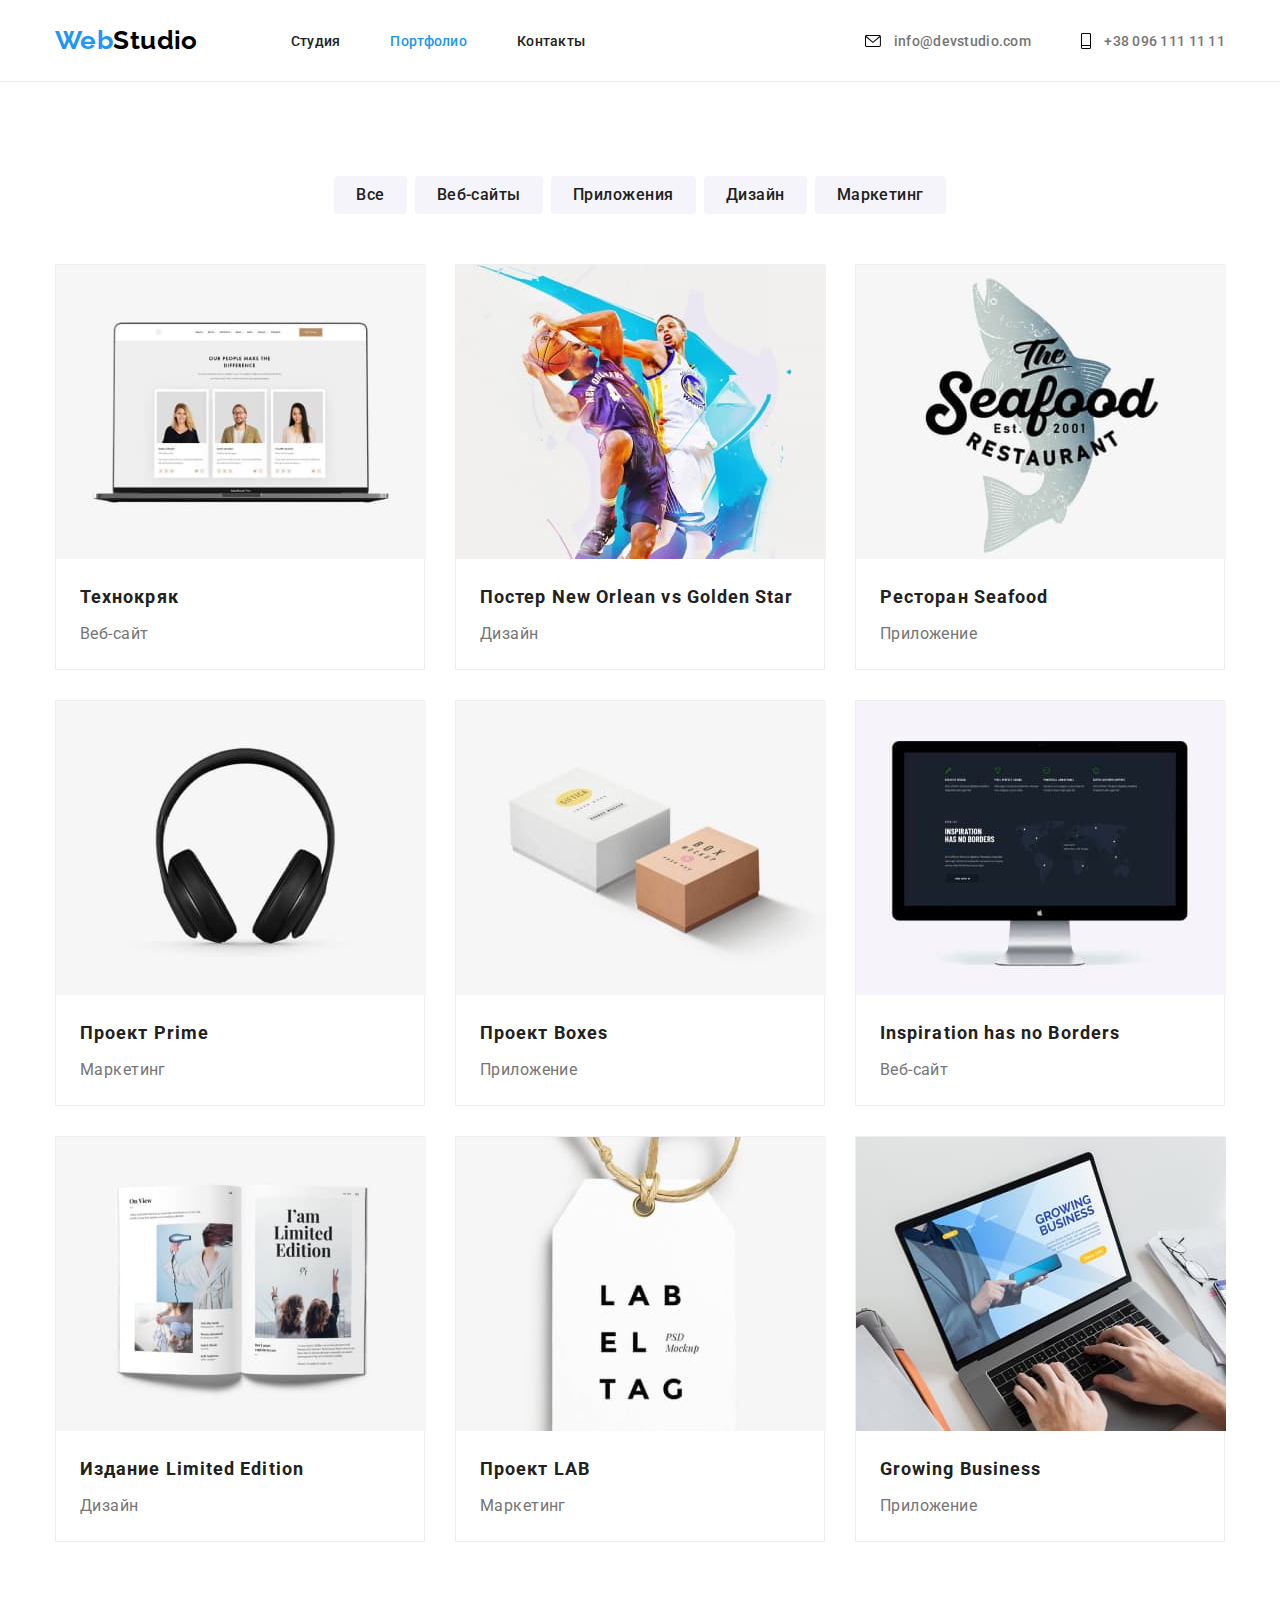
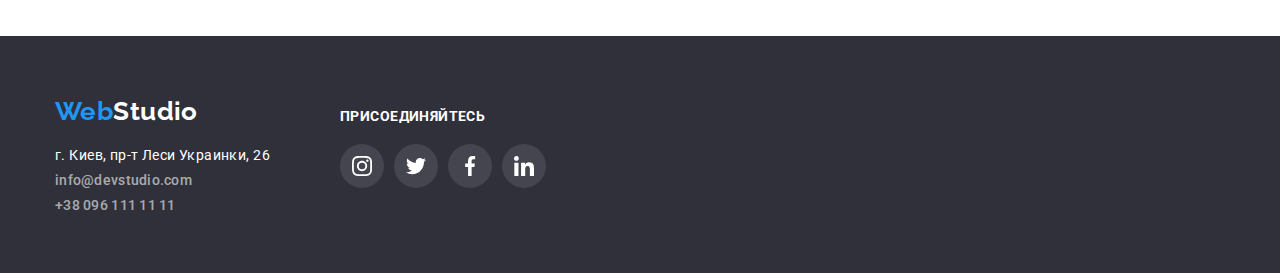
==== pages/portfolio.html @ 269af82e "first commit" ====
<!DOCTYPE html>
<html lang="ru">
<head>
    <meta charset="UTF-8">
    <meta http-equiv="X-UA-Compatible" content="IE=edge">
    <meta name="viewport" content="width=device-width, initial-scale=1.0">
    <title>Портфолио</title>
    <link rel="stylesheet" href="https://cdnjs.cloudflare.com/ajax/libs/modern-normalize/1.0.0/modern-normalize.min.css" type="text/css">
    <link rel="shortcut icon" href="../images/favicon.ico" type="image/x-icon">
    <link rel="preconnect" href="https://fonts.gstatic.com">
    <link href="https://fonts.googleapis.com/css2?family=Raleway:wght@700&family=Roboto:wght@400;500;700;900&display=swap"
        rel="stylesheet">
    <link rel="stylesheet" href="../css/style.css">
</head>
<body>
    <!-- Section - Header -->
    <header class="page-header">
    
        <div class="container">
            <!-- Main navigation menu -->
            <nav>
                <a href="../index.html" class="logo link">
                    <span class="logo-web">Web</span><span class="logo-studio-header">Studio</span>
                </a>
    
                <ul class="site-nav list">
                    <li><a href="../index.html" class="link">Студия</a></li>
                    <li><a href="#" class="link current">Портфолио</a></li>
                    <li><a href="./contacts.html" class="link">Контакты</a></li>
                </ul>
            </nav>
    
            <ul class="auth-nav list">
                <li>
                    <a href="mailto:info@devstudio.com" class="link">
                        <svg class="vert-align" width="16" height="12">
                            <use href="../images/symbols.svg#icon-envelope"></use>
                        </svg>
                        <span class="vert-align">info@devstudio.com</span>
                    </a>
                </li>

                <li>
                    <a href="tel:+380961111111" class="link link-flex">
                        <svg class="vert-align" width="10" height="16">
                            <use href="../images/symbols.svg#icon-smartphone"></use>
                        </svg>
                        <span class="vert-align">+38 096 111 11 11</span>
                    </a>
                </li>
            </ul>
        </div>
    </header>

    <main>
        <!-- Section Portfolio - h2 will be hidden by css -->
        <h1 class="visually-hidden">Наши работы</h1>

        <section class="section">
            <div class="container">            
                <h2 class="portfolio-title visually-hidden">Портфолио</h2>
                <ul class="portfolio-filter list">
                    <li><button type="button" class="button">Все</button></li>
                    <li><button type="button" class="button">Веб-сайты</button></li>
                    <li><button type="button" class="button">Приложения</button></li>
                    <li><button type="button" class="button">Дизайн</button></li>
                    <li><button type="button" class="button">Маркетинг</button></li>
                </ul>

                <ul class="portfolio-list list">
                    <li class="flex-item">
                        <img src="../images/portfolio-1-technokrjak.jpg" alt="Заставка веб сайта Технокряк" width="370" height="294">
                        <div class="content">
                            <h3 class="title">Технокряк</h3>
                            <p class="list-text">Веб-сайт</p>
                        </div>                        
                    </li>

                    <li class="flex-item">
                        <img src="../images/portfolio-2-poster-no-vs-gs.jpg" alt="Дизайн постера" width="370" height="294">
                        <div class="content">
                            <h3 class="title">Постер New Orlean vs Golden Star</h3>
                            <p class="list-text">Дизайн</p>
                        </div>
                    </li>

                    <li class="flex-item">
                        <img src="../images/portfolio-3-restourant-seafood.jpg" alt="Приложение ресторана сиафуд" width="370" height="294">
                        <div class="content">
                            <h3 class="title">Ресторан Seafood</h3>
                            <p class="list-text">Приложение</p>
                        </div>
                    </li>

                    <li class="flex-item">
                        <img src="../images/portfolio-4-project-prime.jpg" alt="Проект Прайм" width="370" height="294">
                        <div class="content">
                            <h3 class="title">Проект Prime</h3>
                            <p class="list-text">Маркетинг</p>
                        </div>
                    </li>

                    <li class="flex-item">
                        <img src="../images/portfolio-5-project-boxes.jpg" alt="Приложение проекта боксез" width="370" height="294">
                        <div class="content">
                            <h3 class="title">Проект Boxes</h3>
                            <p class="list-text">Приложение</p>
                        </div>
                    </li>

                    <li class="flex-item">
                        <img src="../images/portfolio-6-inspirat-hasno-borders.jpg" alt="Заставка сайта у вдохновения нет границ" width="370" height="294">
                        <div class="content">
                            <h3 class="title">Inspiration has no Borders</h3>
                            <p class="list-text">Веб-сайт</p>
                        </div>
                    </li>

                    <li class="flex-item">
                        <img src="../images/portfolio-7-limited-edition.jpg" alt="Дизайн издания ограниченная коллекция" width="370" height="294">
                        <div class="content">
                            <h3 class="title">Издание Limited Edition</h3>
                            <p class="list-text">Дизайн</p>
                        </div>
                    </li>

                    <li class="flex-item">
                        <img src="../images/portfolio-8-project-lab.jpg" alt="Проект ЛАБ" width="370" height="294">
                        <div class="content">
                            <h3 class="title">Проект LAB</h3>
                            <p class="list-text">Маркетинг</p>
                        </div>
                    </li>
                    
                    <li class="flex-item">
                        <img src="../images/portfolio-9-growing-business.jpg" alt="Проект Растущий бизнес" width="370" height="294">
                        <div class="content">
                            <h3 class="title">Growing Business</h3>
                            <p class="list-text">Приложение</p>
                        </div>
                    </li>
                </ul>
            </div>
        </section>
    </main>

    <footer>
        <div class="container">
            <div class="logo-address-block">
                <a href="../index.html" class="logo link">
                    <span class="logo-web">Web</span><span class="logo-studio-footer">Studio</span>
                </a>
    
                <address>
                    <p class="address-text">г. Киев, пр-т Леси Украинки, 26</p>
                    <ul class="auth-nav list">
                        <li><a href="mailto:info@devstudio.com" class="link">info@devstudio.com</a></li>
                        <li><a href="tel:+380961111111" class="link">+38 096 111 11 11</a></li>
                    </ul>
                </address>
            </div>
    
            <div class="join-block">
                <h2 class="section-title">Присоединяйтесь</h2>
                <ul class="social-links list">
                    <li>
                        <svg width="20" height="20">
                            <use href="../images/symbols.svg#icon-instagram"></use>
                        </svg>
                    </li>
    
                    <li>
                        <svg width="20" height="20">
                            <use href="../images/symbols.svg#icon-twitter"></use>
                        </svg>
                    </li>
    
                    <li>
                        <svg width="20" height="20">
                            <use href="../images/symbols.svg#icon-facebook"></use>
                        </svg>
                    </li>
    
                    <li>
                        <svg width="20" height="20">
                            <use href="../images/symbols.svg#icon-linkedin"></use>
                        </svg>
                    </li>
                </ul>
            </div>
        </div>
    </footer>
</body>
</html>
---- css/style.css ----
/* цвет основного текста #212121 */

/* цвет вторичного текста #757575 */

/* белый цвет текста #ffffff */

/* цвет ссылки в адресе rgba(255, 255, 255, 0.6) */

/* акцент #2196F3 */

/* вторичный цвет фона #F5F4FA */

/* цвет фона герой и футер #2F303A */

/* Raleway 700 normal, Roboto 500 normal, Roboto 900 normal, Roboto 700 normal, Roboto 400 normal */

:root {
  --primary-text-color: #757575;
  --accent-color: #2196f3;
  --title-text-color: #212121;
  --primary-bacgr-color: #2f303a;
  --second-backgr-color: #f5f4fa;
  --hero-bg-color: #c4c4c4;
  --svg-color: #afb1b8;
}

html {
  box-sizing: border-box;
}

*,
*::after,
*::before {
  box-sizing: inherit;
}

body {
  color: var(--primary-text-color);
  background-color: #fff;
  margin: 0;

  font-family: 'Roboto', sans-serif;
  font-weight: 400;
  font-style: normal;
  font-size: 14px;
  letter-spacing: 0.03em;
}

.list {
  list-style: none;
  padding: 0;
  margin: 0;
}

.button {
  border: 1px solid transparent;
}

.container {
  width: 1200px;
  padding-left: 15px;
  padding-right: 15px;
  padding-top: 0;
  padding-bottom: 0;
  margin: 0 auto;
}

.section {
  padding: 94px 0;
}

.section-title {
  padding: 0;
  margin: 0;
}

.title {
  color: var(--title-text-color);
  margin: 0 0 10px 0;
  padding: 0;
}

.visually-hidden {
  position: absolute;
  clip: rect(0 0 0 0);
  width: 1px;
  height: 1px;
  margin: -1px;
}

img {
  display: block;
}

/* ========== header ========== */

.page-header {
  border-bottom: 1px solid #ececec;
}

.page-header .container {
  display: flex;
}

nav {
  display: flex;
  align-items: center;
}

/* logo */

.logo {
  font-family: 'Raleway';
  font-weight: 700;
  font-size: 26px;
  line-height: 1.19;
}

.logo:hover,
.logo:focus {
  text-shadow: 0px 4px 4px rgba(0, 0, 0, 0.25);
}

.logo-web {
  color: var(--accent-color);
}

.logo-studio-header {
  color: #000000;
}

.logo-studio-footer {
  color: #ffffff;
}

.page-header .logo,
.site-nav,
.page-header .auth-nav {
  vertical-align: middle;
}

/* ========== site auth navigation ========== */

.auth-nav,
.site-nav {
  font-weight: 500;
  line-height: 1.143;
  letter-spacing: 0.02em;
}

.auth-nav li:not(:last-child),
.site-nav li:not(:last-child) {
  margin-right: 50px;
}

.site-nav {
  margin-left: 93px;
  display: flex;
}

.page-header .auth-nav {
  margin-left: auto;
  display: flex;
}

.link {
  text-decoration: none;
}

.auth-nav .link {
  color: var(--primary-text-color);
}

.site-nav .link {
  color: #212121;
}

.page-header .auth-nav .link,
.site-nav .link {
  display: block;
  padding-top: 32px;
  padding-bottom: 32px;
}

.auth-nav .link:hover,
.auth-nav .link:focus,
.site-nav .link:hover,
.site-nav .link:focus,
.site-nav .link.current {
  color: var(--accent-color);
  fill: var(--accent-color);
}

.link-flex {
  display: flex;
  align-items: center;
}

.vert-align {
  vertical-align: middle;
}

span.vert-align {
  padding-left: 10px;
}

/* ========== hero section ========== */

.hero {
  max-width: 1600px;
  height: 600px;
  margin-left: auto;
  margin-right: auto;
  padding-bottom: 200px;
  padding-top: 200px;
  text-align: center;
  background-image: linear-gradient(
      to right,
      rgba(47, 48, 58, 0.4),
      rgba(47, 48, 58, 0.4)
    ),
    url('../images/background-hero.jpg');
  background-repeat: no-repeat;
  background-size: cover;
  background-position: center;
  background-color: var(--hero-bg-color);
}

.hero-title {
  font-weight: 900;
  font-size: 44px;
  line-height: 1.364;
  text-align: center;
  letter-spacing: 0.06em;
  text-transform: uppercase;
  color: #fff;

  margin-top: 0;
  margin-bottom: 30px;
}

.hero .button {
  display: inline-block;
  padding: 10px 32px;
  margin-top: 0;
  margin-bottom: 0px;
  min-width: 200px;

  font-weight: 700;
  font-size: 16px;
  line-height: 1.875;
  text-align: center;
  letter-spacing: 0.06em;

  color: #fff;
  background-color: var(--accent-color);
  border: 0;
  border-radius: 4px;
}

.hero .button:hover {
  color: var(--accent-color);
  background-color: #fff;
}

/* ========== section feature ========== */

.section-title {
  font-weight: 700;
  font-size: 36px;
  line-height: 1.167;
  text-align: center;
  color: var(--title-text-color);
  margin-bottom: 50px;
}

/* features */

.section.feature {
  padding-bottom: 0px;
}

.feature-list {
  display: flex;
  flex-wrap: wrap;
}

.feature-list-item {
  width: calc((100% - 90px) / 4);
}

.feature-list-item::before {
  display: block;
  content: '';
  height: 120px;
  background-size: 70px;
  background-repeat: no-repeat;
  background-position: center;
  background-color: var(--second-backgr-color);
}

.antenna::before {
  background-image: url(../images/antenna-1.png);
}

.clock::before {
  background-image: url(../images/clock-2.png);
}

.diagram::before {
  background-image: url(../images/diagram-3.png);
}

.astronaut::before {
  background-image: url(../images/astronaut-4.png);
}

.feature-list-item + .feature-list-item {
  margin-left: 30px;
}

.feature-list .title {
  font-size: 14px;
  font-weight: 700;
  line-height: 1.143;
  text-transform: uppercase;
  margin-bottom: 10px;
  padding-top: 30px;
}

.feature-list .list-text {
  line-height: 1.714;
  padding: 0;
  margin: 0;
}

/* ========== what-we-doing section ========== */

.what-we-doing .list {
  display: flex;
}

.what-we-doing-item + .what-we-doing-item {
  margin-left: 30px;
}

.what-we-doing-item {
  width: calc((100% - 60px) / 3);
}

/* ========== our team ========== */

.our-team-list {
  display: flex;
}

.our-team-list .title {
  font-weight: 500;
  font-size: 16px;
  line-height: 1.188;
  text-align: center;
}

.accent-bg-color {
  background-color: var(--second-backgr-color);
}

.our-team-list .list-text {
  font-size: 16px;
  line-height: 1.188;
  text-align: center;
  margin: 0;
}

.our-team-list .content {
  padding-top: 30px;
  padding-bottom: 0px;
  margin-bottom: 16px;
}

.our-team-list > li {
  width: calc((100% - 90px) / 4);
  background-color: #fff;
  box-shadow: 0px 1px 3px rgba(0, 0, 0, 0.12), 0px 1px 1px rgba(0, 0, 0, 0.14),
    0px 2px 1px rgba(0, 0, 0, 0.2);
  border-radius: 0px 0px 4px 4px;
  padding-bottom: 30px;
}

.our-team-list > li + li {
  margin-left: 30px;
}

.social-links {
  width: 206px;
  display: flex;
  justify-content: space-between;
  margin-left: auto;
  margin-right: auto;
}

.social-links li {
  display: flex;
  justify-content: center;
  align-items: center;
  width: 44px;
  height: 44px;
  fill: var(--svg-color);
  border-radius: 50%;
}

.social-links li:hover {
  background-color: var(--accent-color);
  fill: #ffffff;
}

/* ========== portfolio section ========== */

.portfolio-filter {
  display: flex;
  justify-content: center;
  margin-bottom: 50px;
}

.portfolio-list {
  display: flex;
  flex-wrap: wrap;
}

.flex-item {
  width: calc((100% - 60px) / 3);
  margin-right: 30px;
  margin-bottom: 30px;
  border: 1px solid #eeeeee;
}

.flex-item:hover {
  box-shadow: 0px 1px 1px rgba(0, 0, 0, 0.12), 0px 4px 4px rgba(0, 0, 0, 0.06),
    1px 4px 6px rgba(0, 0, 0, 0.16);
}

.flex-item:nth-child(3n) {
  margin-right: 0;
}

.flex-item:nth-last-child(-n + 3) {
  margin-bottom: 0;
}

.flex-item .content {
  padding: 20px 24px 20px 24px;
}

.portfolio-list .title {
  font-weight: 700;
  font-size: 18px;
  line-height: 2;
  letter-spacing: 0.06em;
  margin-bottom: 4px;
}

.portfolio-list .list-text {
  font-size: 16px;
  line-height: 1.875;
  margin: 0;
}

/* ========== portfolio-filter Buttons ========== */

.portfolio-filter > li + li {
  margin-left: 8px;
}

.portfolio-filter .button {
  padding-left: 22px;
  padding-right: 22px;
  padding-top: 6px;
  padding-bottom: 6px;
  font-weight: 500;
  font-size: 16px;
  line-height: 1.625;
  text-align: center;
  letter-spacing: 0.03em;
  color: var(--title-text-color);
  background-color: var(--second-backgr-color);
  border-radius: 4px;
  border: 0;
  cursor: pointer;
}

.portfolio-filter .button:hover,
.portfolio-filter .button:focus {
  color: #fff;
  background-color: var(--accent-color);
  box-shadow: 0px 3px 1px rgba(0, 0, 0, 0.1), 0px 1px 2px rgba(0, 0, 0, 0.08),
    0px 2px 2px rgba(0, 0, 0, 0.12);
}

/* ========= Regular Customers ========= */

.regular-customers-list {
  display: flex;
}

.customer-item {
  display: flex;
  align-items: center;
  justify-content: center;
  width: 170px;
  height: 92px;
  border-width: 1px;
  border-color: var(--svg-color);
  border-style: solid;
  border-radius: 4px;
  fill: var(--svg-color);
}

.customer-item:hover {
  border-color: var(--accent-color);
  fill: var(--accent-color);
}

.customer-item + .customer-item {
  margin-left: 30px;
}

/* ========== footer ========== */

footer {
  background-color: var(--primary-bacgr-color);
  padding-top: 60px;
  padding-bottom: 60px;
}

/* у данного тега пришлось указать font-style: normal т.к. по умолчанию 
почему то браузер устанавливает italic  */
address {
  font-style: normal;
}

footer .auth-nav .link {
  color: rgba(255, 255, 255, 0.6);
}

.address-text {
  color: #ffffff;
  padding: 0;
  margin: 0 0 9px 0;
}

footer .logo {
  display: inline-block;
  margin: 0 0 20px 0;
  padding: 0;
}

address li:first-child {
  margin: 0 0 9px 0;
}

footer > .container {
  display: flex;
}

.join-block {
  margin-left: 70px;
  padding-top: 12px;
}

.join-block li {
  background-color: rgba(255, 255, 255, 0.1);
  fill: #ffffff;
}

.join-block li:hover {
  background-color: var(--accent-color);
}

.join-block .social-links {
  margin-left: 0;
}

.join-block > .section-title {
  text-align: left;
  font-size: 14px;
  line-height: 16px;
  text-transform: uppercase;
  color: #ffffff;
  margin-bottom: 20px;
}
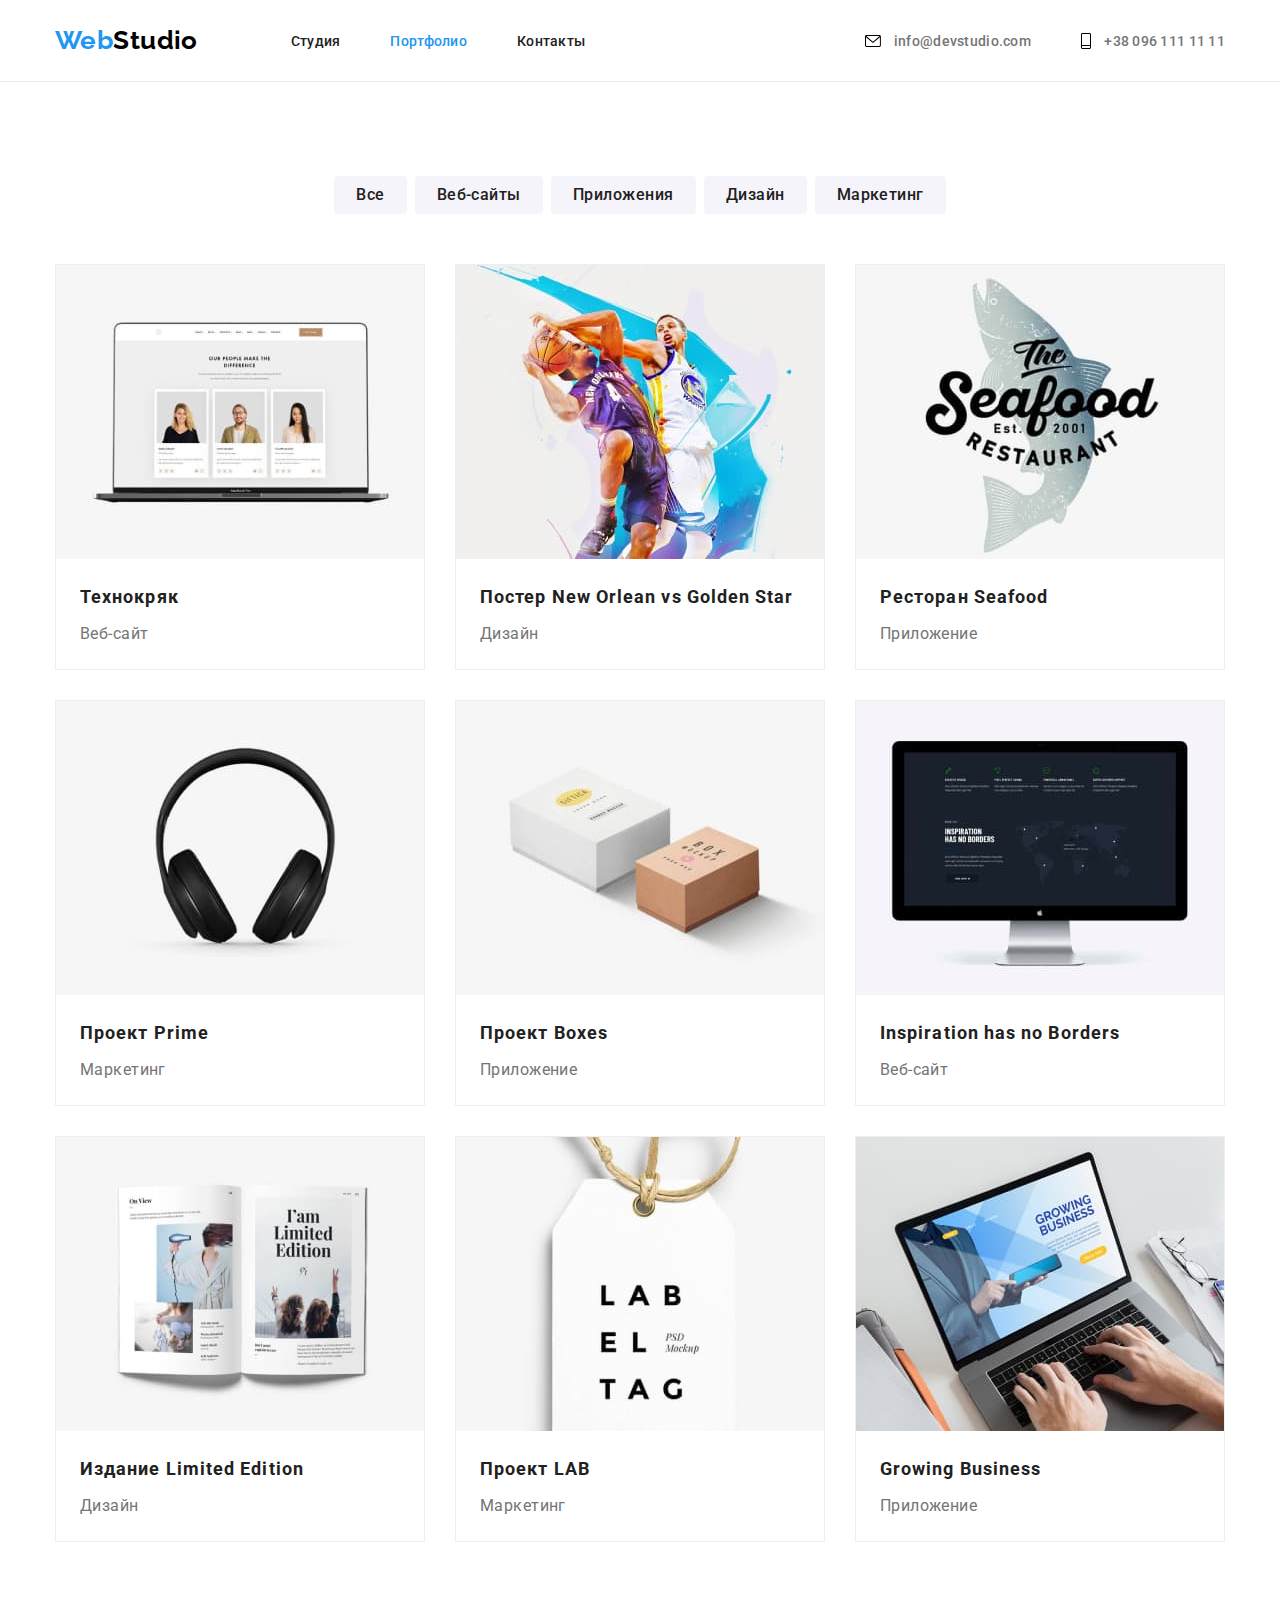
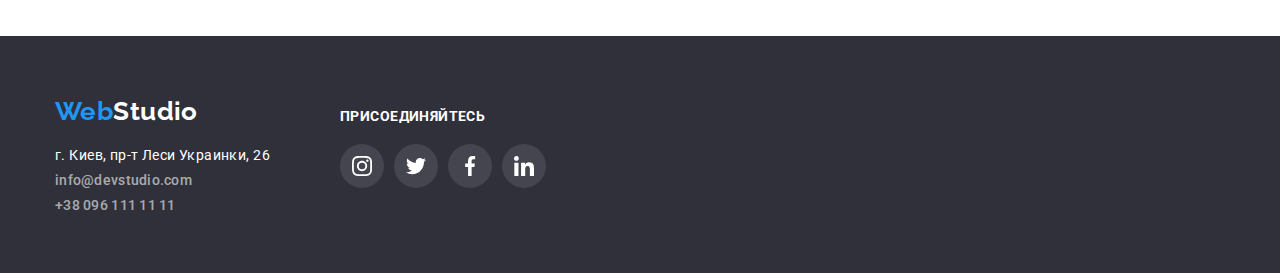
==== commit ececd3ea: "some updates" ====
--- a/pages/portfolio.html
+++ b/pages/portfolio.html
@@ -34,7 +34,7 @@
                 <li>
                     <a href="mailto:info@devstudio.com" class="link">
                         <svg class="vert-align" width="16" height="12">
-                            <use href="../images/symbols.svg#icon-envelope"></use>
+                            <use href="../images/icons.svg#icon-envelope"></use>
                         </svg>
                         <span class="vert-align">info@devstudio.com</span>
                     </a>
@@ -43,7 +43,7 @@
                 <li>
                     <a href="tel:+380961111111" class="link link-flex">
                         <svg class="vert-align" width="10" height="16">
-                            <use href="../images/symbols.svg#icon-smartphone"></use>
+                            <use href="../images/icons.svg#icon-smartphone"></use>
                         </svg>
                         <span class="vert-align">+38 096 111 11 11</span>
                     </a>
@@ -69,7 +69,13 @@
 
                 <ul class="portfolio-list list">
                     <li class="flex-item">
-                        <img src="../images/portfolio-1-technokrjak.jpg" alt="Заставка веб сайта Технокряк" width="370" height="294">
+                        <div class="portfolio-thumb-container">
+                            <img src="../images/portfolio-1-technokrjak.jpg" alt="Заставка веб сайта Технокряк" width="370" height="294">
+                            <div class="portfolio-thumb">Технокряк это современная площадка распространения коронавируса. 
+                                Компании используют эту платформу для цифрового
+                                шпионажа и атак на защищённые сервера конкурентов.
+                            </div>
+                        </div>
                         <div class="content">
                             <h3 class="title">Технокряк</h3>
                             <p class="list-text">Веб-сайт</p>
@@ -77,15 +83,27 @@
                     </li>
 
                     <li class="flex-item">
-                        <img src="../images/portfolio-2-poster-no-vs-gs.jpg" alt="Дизайн постера" width="370" height="294">
+                        <div class="portfolio-thumb-container">
+                            <img src="../images/portfolio-2-poster-no-vs-gs.jpg" alt="Дизайн постера" width="370" height="294">
+                            <div class="portfolio-thumb">Технокряк это современная площадка распространения коронавируса.
+                                Компании используют эту платформу для цифрового
+                                шпионажа и атак на защищённые сервера конкурентов.
+                            </div>
+                        </div>    
                         <div class="content">
                             <h3 class="title">Постер New Orlean vs Golden Star</h3>
                             <p class="list-text">Дизайн</p>
-                        </div>
-                    </li>
-
-                    <li class="flex-item">
-                        <img src="../images/portfolio-3-restourant-seafood.jpg" alt="Приложение ресторана сиафуд" width="370" height="294">
+                        </div>                        
+                    </li>
+
+                    <li class="flex-item">
+                        <div class="portfolio-thumb-container">
+                            <img src="../images/portfolio-3-restourant-seafood.jpg" alt="Приложение ресторана сиафуд" width="370" height="294">
+                            <div class="portfolio-thumb">Технокряк это современная площадка распространения коронавируса.
+                                Компании используют эту платформу для цифрового
+                                шпионажа и атак на защищённые сервера конкурентов.
+                            </div>
+                        </div>
                         <div class="content">
                             <h3 class="title">Ресторан Seafood</h3>
                             <p class="list-text">Приложение</p>
@@ -93,7 +111,13 @@
                     </li>
 
                     <li class="flex-item">
-                        <img src="../images/portfolio-4-project-prime.jpg" alt="Проект Прайм" width="370" height="294">
+                        <div class="portfolio-thumb-container">
+                            <img src="../images/portfolio-4-project-prime.jpg" alt="Проект Прайм" width="370" height="294">
+                            <div class="portfolio-thumb">Технокряк это современная площадка распространения коронавируса.
+                                Компании используют эту платформу для цифрового
+                                шпионажа и атак на защищённые сервера конкурентов.
+                            </div>
+                        </div>
                         <div class="content">
                             <h3 class="title">Проект Prime</h3>
                             <p class="list-text">Маркетинг</p>
@@ -101,7 +125,13 @@
                     </li>
 
                     <li class="flex-item">
-                        <img src="../images/portfolio-5-project-boxes.jpg" alt="Приложение проекта боксез" width="370" height="294">
+                        <div class="portfolio-thumb-container">
+                            <img src="../images/portfolio-5-project-boxes.jpg" alt="Приложение проекта боксез" width="370" height="294">
+                            <div class="portfolio-thumb">Технокряк это современная площадка распространения коронавируса.
+                                Компании используют эту платформу для цифрового
+                                шпионажа и атак на защищённые сервера конкурентов.
+                            </div>
+                        </div>
                         <div class="content">
                             <h3 class="title">Проект Boxes</h3>
                             <p class="list-text">Приложение</p>
@@ -109,7 +139,13 @@
                     </li>
 
                     <li class="flex-item">
-                        <img src="../images/portfolio-6-inspirat-hasno-borders.jpg" alt="Заставка сайта у вдохновения нет границ" width="370" height="294">
+                        <div class="portfolio-thumb-container">
+                            <img src="../images/portfolio-6-inspirat-hasno-borders.jpg" alt="Заставка сайта у вдохновения нет границ" width="370" height="294">
+                            <div class="portfolio-thumb">Технокряк это современная площадка распространения коронавируса.
+                                Компании используют эту платформу для цифрового
+                                шпионажа и атак на защищённые сервера конкурентов.
+                            </div>
+                        </div>
                         <div class="content">
                             <h3 class="title">Inspiration has no Borders</h3>
                             <p class="list-text">Веб-сайт</p>
@@ -117,7 +153,13 @@
                     </li>
 
                     <li class="flex-item">
-                        <img src="../images/portfolio-7-limited-edition.jpg" alt="Дизайн издания ограниченная коллекция" width="370" height="294">
+                        <div class="portfolio-thumb-container">
+                            <img src="../images/portfolio-7-limited-edition.jpg" alt="Дизайн издания ограниченная коллекция" width="370" height="294">
+                            <div class="portfolio-thumb">Технокряк это современная площадка распространения коронавируса.
+                                Компании используют эту платформу для цифрового
+                                шпионажа и атак на защищённые сервера конкурентов.
+                            </div>
+                        </div>
                         <div class="content">
                             <h3 class="title">Издание Limited Edition</h3>
                             <p class="list-text">Дизайн</p>
@@ -125,7 +167,13 @@
                     </li>
 
                     <li class="flex-item">
-                        <img src="../images/portfolio-8-project-lab.jpg" alt="Проект ЛАБ" width="370" height="294">
+                        <div class="portfolio-thumb-container">
+                            <img src="../images/portfolio-8-project-lab.jpg" alt="Проект ЛАБ" width="370" height="294">
+                            <div class="portfolio-thumb">Технокряк это современная площадка распространения коронавируса.
+                                Компании используют эту платформу для цифрового
+                                шпионажа и атак на защищённые сервера конкурентов.
+                            </div>
+                        </div>
                         <div class="content">
                             <h3 class="title">Проект LAB</h3>
                             <p class="list-text">Маркетинг</p>
@@ -133,7 +181,13 @@
                     </li>
                     
                     <li class="flex-item">
-                        <img src="../images/portfolio-9-growing-business.jpg" alt="Проект Растущий бизнес" width="370" height="294">
+                        <div class="portfolio-thumb-container">
+                            <img src="../images/portfolio-9-growing-business.jpg" alt="Проект Растущий бизнес" width="370" height="294">
+                            <div class="portfolio-thumb">Технокряк это современная площадка распространения коронавируса.
+                                Компании используют эту платформу для цифрового
+                                шпионажа и атак на защищённые сервера конкурентов.
+                            </div>
+                        </div>
                         <div class="content">
                             <h3 class="title">Growing Business</h3>
                             <p class="list-text">Приложение</p>
@@ -147,7 +201,7 @@
     <footer>
         <div class="container">
             <div class="logo-address-block">
-                <a href="../index.html" class="logo link">
+                <a href="#" class="logo link">
                     <span class="logo-web">Web</span><span class="logo-studio-footer">Studio</span>
                 </a>
     
@@ -164,27 +218,35 @@
                 <h2 class="section-title">Присоединяйтесь</h2>
                 <ul class="social-links list">
                     <li>
-                        <svg width="20" height="20">
-                            <use href="../images/symbols.svg#icon-instagram"></use>
-                        </svg>
-                    </li>
-    
-                    <li>
-                        <svg width="20" height="20">
-                            <use href="../images/symbols.svg#icon-twitter"></use>
-                        </svg>
-                    </li>
-    
-                    <li>
-                        <svg width="20" height="20">
-                            <use href="../images/symbols.svg#icon-facebook"></use>
-                        </svg>
-                    </li>
-    
-                    <li>
-                        <svg width="20" height="20">
-                            <use href="../images/symbols.svg#icon-linkedin"></use>
-                        </svg>
+                        <a href="" class="link">
+                            <svg width="20" height="20">
+                                <use href="../images/icons.svg#icon-instagram"></use>
+                            </svg>
+                        </a>
+                    </li>
+    
+                    <li>
+                        <a href="" class="link">
+                            <svg width="20" height="20">
+                                <use href="../images/icons.svg#icon-twitter"></use>
+                            </svg>
+                        </a>
+                    </li>
+    
+                    <li>
+                        <a href="" class="link">
+                            <svg width="20" height="20">
+                                <use href="../images/icons.svg#icon-facebook"></use>
+                            </svg>
+                        </a>
+                    </li>
+    
+                    <li>
+                        <a href="" class="link">
+                            <svg width="20" height="20">
+                                <use href="../images/icons.svg#icon-linkedin"></use>
+                            </svg>
+                        </a>
                     </li>
                 </ul>
             </div>
--- a/css/style.css
+++ b/css/style.css
@@ -258,7 +258,8 @@
   border-radius: 4px;
 }
 
-.hero .button:hover {
+.hero .button:hover,
+.hero .button:focus {
   color: var(--accent-color);
   background-color: #fff;
 }
@@ -345,7 +346,24 @@
 }
 
 .what-we-doing-item {
+  position: relative;
   width: calc((100% - 60px) / 3);
+}
+
+.what-we-doing-thumb {
+  position: absolute;
+  bottom: 0;
+
+  display: block;
+  width: 100%;
+  padding-top: 27px;
+  padding-bottom: 27px;
+
+  font-weight: 700;
+  text-transform: uppercase;
+  text-align: center;
+  color: #ffffff;
+  background: rgba(47, 48, 58, 0.8);
 }
 
 /* ========== our team ========== */
@@ -399,17 +417,23 @@
   margin-right: auto;
 }
 
-.social-links li {
+.social-links > li {
+  width: 44px;
+  height: 44px;
+}
+
+.social-links .link {
   display: flex;
   justify-content: center;
   align-items: center;
-  width: 44px;
-  height: 44px;
+  width: 100%;
+  height: 100%;
   fill: var(--svg-color);
   border-radius: 50%;
 }
 
-.social-links li:hover {
+.social-links .link:hover,
+.social-links .link:focus {
   background-color: var(--accent-color);
   fill: #ffffff;
 }
@@ -463,6 +487,32 @@
   font-size: 16px;
   line-height: 1.875;
   margin: 0;
+}
+
+.portfolio-thumb-container {
+  position: relative;
+  overflow: hidden;
+}
+
+.portfolio-thumb {
+  position: absolute;
+  transform: translateY(0);
+
+  width: 100%;
+  padding-top: 63px;
+  padding-bottom: 63px;
+  padding-left: 24px;
+  padding-right: 24px;
+
+  font-size: 18px;
+  line-height: 1.556;
+
+  background: rgba(33, 150, 243, 0.9);
+  color: #ffffff;
+  transition: transform 250ms cubic-bezier(0.4, 0, 0.2, 1);
+}
+.flex-item:hover .portfolio-thumb {
+  transform: translateY(-100%);
 }
 
 /* ========== portfolio-filter Buttons ========== */
@@ -503,11 +553,16 @@
 }
 
 .customer-item {
+  width: 170px;
+  height: 92px;
+}
+
+.customer-item .link {
   display: flex;
   align-items: center;
   justify-content: center;
-  width: 170px;
-  height: 92px;
+  width: 100%;
+  height: 100%;
   border-width: 1px;
   border-color: var(--svg-color);
   border-style: solid;
@@ -515,7 +570,8 @@
   fill: var(--svg-color);
 }
 
-.customer-item:hover {
+.customer-item .link:hover,
+.customer-item .link:focus {
   border-color: var(--accent-color);
   fill: var(--accent-color);
 }
@@ -567,13 +623,9 @@
   padding-top: 12px;
 }
 
-.join-block li {
+.join-block .link {
   background-color: rgba(255, 255, 255, 0.1);
   fill: #ffffff;
-}
-
-.join-block li:hover {
-  background-color: var(--accent-color);
 }
 
 .join-block .social-links {
@@ -588,3 +640,54 @@
   color: #ffffff;
   margin-bottom: 20px;
 }
+
+/* ======= modal window ========= */
+
+.backdrop.is-hidden {
+  visibility: hidden;
+  opacity: 0;
+  pointer-events: none;
+}
+
+.backdrop {
+  position: fixed;
+  top: 0;
+  left: 0;
+  width: 100%;
+  height: 100%;
+  background: rgba(0, 0, 0, 0.2);
+  opacity: 1;
+  visibility: visible;
+  transition: opacity 250ms cubic-bezier(0.4, 0, 0.2, 1),
+    visibility 250ms cubic-bezier(0.4, 0, 0.2, 1);
+}
+
+.modal {
+  position: fixed;
+  width: 528px;
+  height: 581px;
+  background: #ffffff;
+  box-shadow: 0px 1px 3px rgba(0, 0, 0, 0.12), 0px 1px 1px rgba(0, 0, 0, 0.14),
+    0px 2px 1px rgba(0, 0, 0, 0.2);
+  border-radius: 4px;
+  top: 50%;
+  left: 50%;
+  transform: translate(-50%, -50%);
+}
+
+.modal-close-btn {
+  display: flex;
+  justify-content: center;
+  align-items: center;
+
+  position: fixed;
+  right: 8px;
+  top: 8px;
+  width: 30px;
+  height: 30px;
+
+  background: #ffffff;
+  border: 1px solid rgba(0, 0, 0, 0.1);
+  border-radius: 50%;
+  cursor: pointer;
+}
